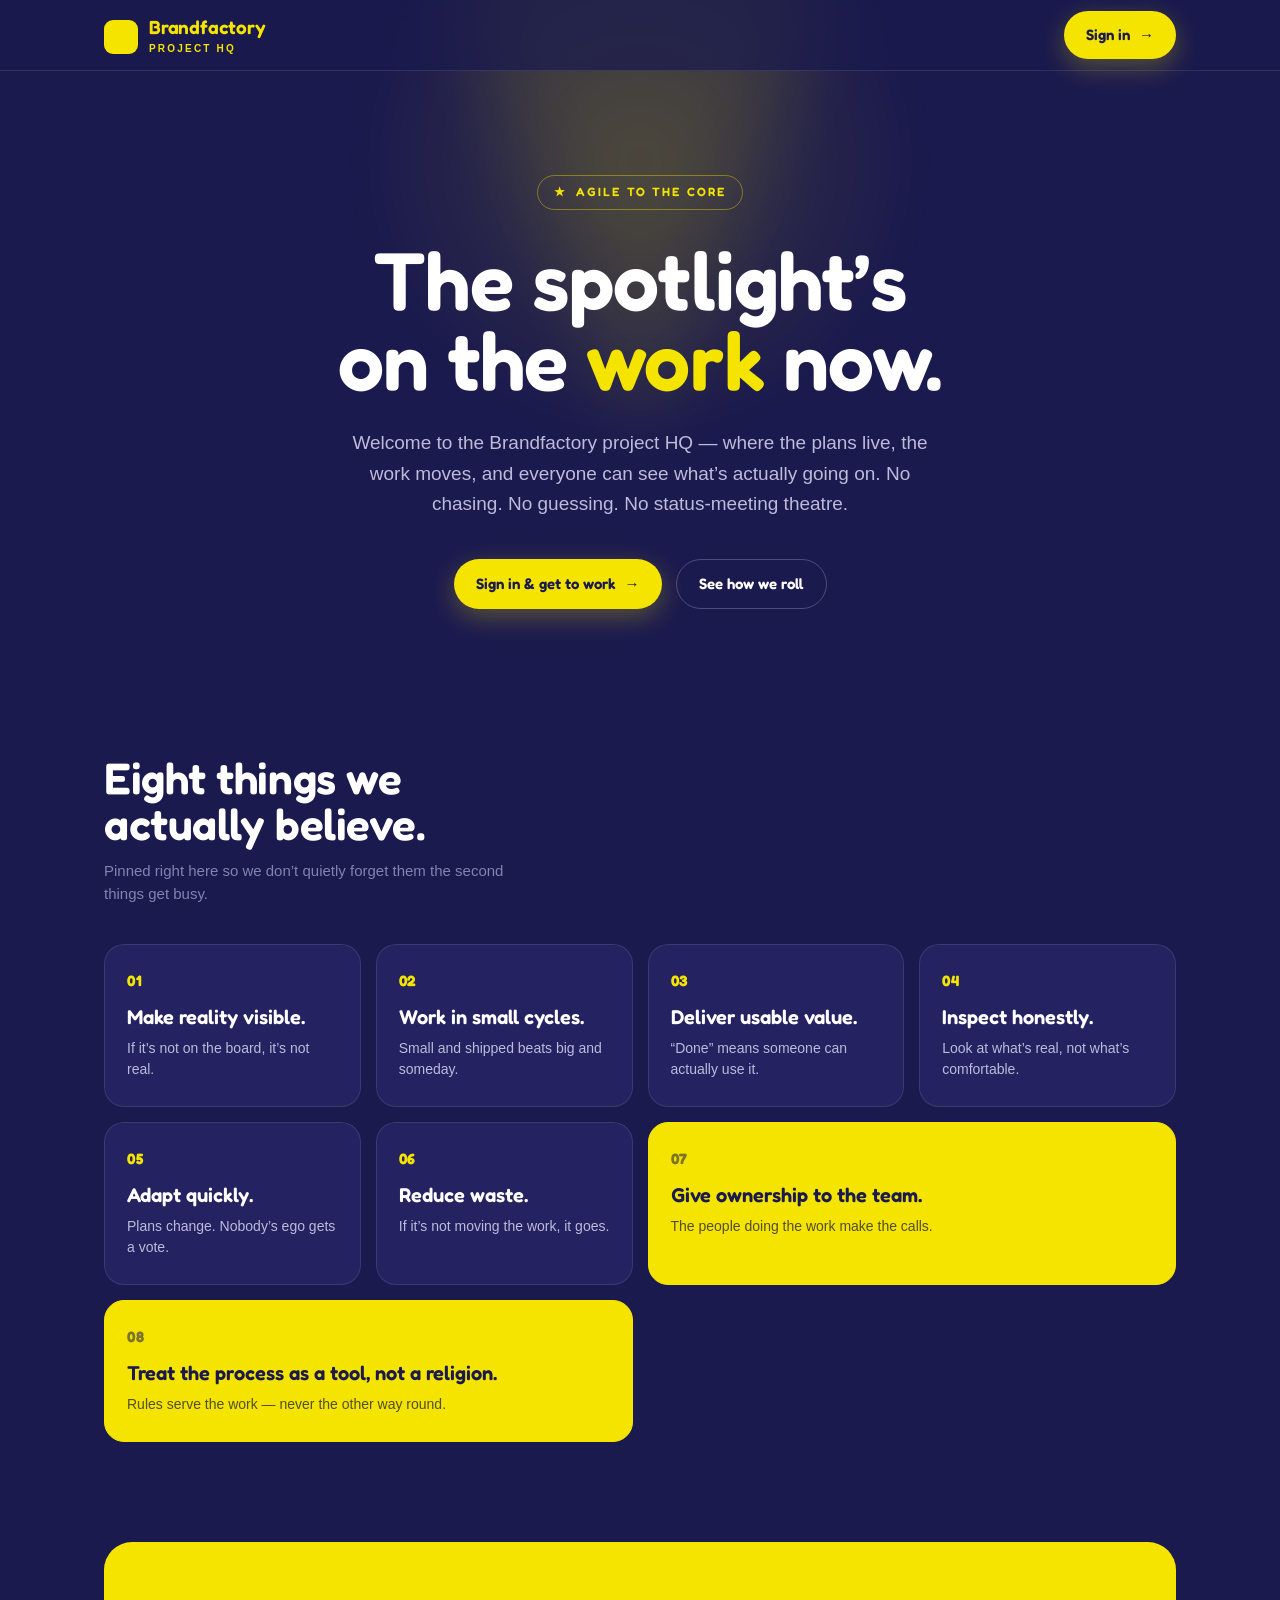
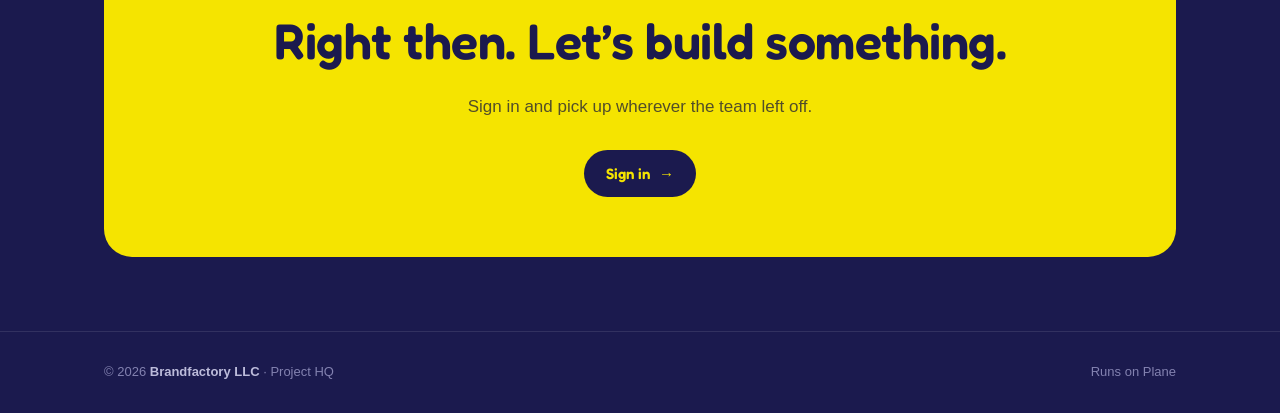
==== deploy/pmo-landing/index.html @ c6963e51 "Track the PMO landing page as deployed The signed-out page at pmo.gobrandfactory.com/, served from /" ====
<!DOCTYPE html>
<html lang="en">
<head>
<meta charset="UTF-8" />
<meta name="viewport" content="width=device-width, initial-scale=1.0" />
<title>Brandfactory — Project HQ</title>
<meta name="description" content="The Brandfactory project HQ. Where the plans live, the work moves, and everyone can see what's actually going on." />
<link rel="icon" href="/favicon/favicon.ico" />
<link rel="preconnect" href="https://fonts.googleapis.com" />
<link rel="preconnect" href="https://fonts.gstatic.com" crossorigin />
<link href="https://fonts.googleapis.com/css2?family=Fredoka:wght@400;500;600;700&display=swap" rel="stylesheet" />
<style>
  :root{
    --navy:#1B1A4E; --navy-2:#141338; --card:#242260;
    --yellow:#F5E400; --yellow-2:#FFE500; --blue:#2AA9E0;
    --paper:#FFFFFF; --muted:#BCBBDA; --faint:#8382B0;
    --line:rgba(255,255,255,.10); --line-2:rgba(255,255,255,.22);
    --display:"Fredoka",-apple-system,BlinkMacSystemFont,"Segoe UI",Roboto,sans-serif;
    --body:-apple-system,BlinkMacSystemFont,"Segoe UI",Roboto,Helvetica,Arial,sans-serif;
  }
  *{box-sizing:border-box;margin:0;padding:0}
  html{scroll-behavior:smooth}
  body{font-family:var(--body);background:var(--navy);color:var(--paper);
    -webkit-font-smoothing:antialiased;line-height:1.55;overflow-x:hidden}
  a{color:inherit;text-decoration:none}
  .wrap{max-width:1120px;margin:0 auto;padding:0 24px}
  h1,h2,h3,.display{font-family:var(--display)}

  /* spotlight background */
  .bg{position:fixed;inset:0;z-index:-1;background:var(--navy);overflow:hidden}
  .bg::before{content:"";position:absolute;top:-380px;left:50%;transform:translateX(-50%);
    width:0;height:0;border-left:340px solid transparent;border-right:340px solid transparent;
    border-top:820px solid rgba(245,228,0,.10);filter:blur(38px)}
  .bg::after{content:"";position:absolute;top:-160px;left:50%;transform:translateX(-50%);
    width:640px;height:640px;border-radius:50%;background:radial-gradient(circle,rgba(245,228,0,.14),transparent 62%);filter:blur(20px)}

  /* nav */
  header{position:sticky;top:0;z-index:20;backdrop-filter:blur(10px);
    background:rgba(27,26,78,.7);border-bottom:1px solid var(--line)}
  nav{display:flex;align-items:center;justify-content:space-between;height:70px}
  .brand{display:flex;align-items:center;gap:11px}
  .mark{width:34px;height:34px;border-radius:9px;background:var(--yellow);display:grid;place-items:center;color:var(--navy)}
  .mark svg{width:22px;height:22px;display:block}
  .brand b{font-family:var(--display);font-weight:600;font-size:19px;letter-spacing:-.01em;line-height:1}
  .brand span{display:block;color:var(--yellow);font-weight:700;font-size:10px;letter-spacing:.22em;margin-top:3px}
  .btn{display:inline-flex;align-items:center;gap:9px;padding:12px 22px;border-radius:999px;font-family:var(--display);
    font-weight:600;font-size:15px;cursor:pointer;transition:transform .14s ease,box-shadow .2s ease,background .2s ease}
  .btn-primary{background:var(--yellow);color:var(--navy);box-shadow:0 8px 26px rgba(245,228,0,.28)}
  .btn-primary:hover{transform:translateY(-2px);box-shadow:0 12px 34px rgba(245,228,0,.45)}
  .btn-ghost{border:1.5px solid var(--line-2);color:var(--paper)}
  .btn-ghost:hover{background:rgba(255,255,255,.07)}
  .btn-dark{background:var(--navy);color:var(--yellow)}
  .btn-dark:hover{transform:translateY(-2px);box-shadow:0 12px 30px rgba(20,19,56,.4)}
  .arrow{transition:transform .14s ease}
  .btn:hover .arrow{transform:translateX(4px)}

  /* hero */
  .hero{padding:104px 0 72px;text-align:center}
  .eyebrow{display:inline-flex;align-items:center;gap:9px;padding:7px 16px;border:1.5px solid rgba(245,228,0,.4);
    border-radius:999px;font-family:var(--display);font-weight:600;font-size:12px;letter-spacing:.18em;color:var(--yellow);margin-bottom:30px}
  .star{color:var(--yellow)}
  h1{font-size:clamp(42px,7vw,82px);line-height:.98;letter-spacing:-.01em;font-weight:600}
  h1 .hl{color:var(--yellow)}
  .sub{max-width:600px;margin:28px auto 0;color:var(--muted);font-size:clamp(16px,2vw,19px);line-height:1.6}
  .cta{display:flex;gap:14px;justify-content:center;flex-wrap:wrap;margin-top:40px}

  /* principles */
  .section{padding:74px 0}
  .section-head h2{font-size:clamp(28px,4.6vw,44px);letter-spacing:-.01em;font-weight:600;line-height:1.05}
  .section-head p{color:var(--faint);font-size:15px;max-width:420px;margin-top:12px}
  .grid{display:grid;grid-template-columns:repeat(4,1fr);gap:15px;margin-top:38px}
  .card{position:relative;background:var(--card);border:1px solid var(--line);border-radius:20px;
    padding:24px 22px 26px;overflow:hidden;transition:transform .22s ease,border-color .22s ease}
  .card:hover{transform:translateY(-4px);border-color:rgba(245,228,0,.5)}
  .num{font-family:var(--display);font-weight:700;font-size:15px;color:var(--yellow);letter-spacing:.04em}
  .card h3{margin-top:14px;font-size:20px;font-weight:600;line-height:1.15}
  .card p{margin-top:9px;color:var(--muted);font-size:14px;line-height:1.5}
  .span-2{grid-column:span 2}
  .card.hot{background:var(--yellow);border-color:var(--yellow)}
  .card.hot .num{color:var(--navy);opacity:.55}
  .card.hot h3{color:var(--navy)}
  .card.hot p{color:rgba(20,19,56,.72)}

  /* closing */
  .close{margin-top:26px;text-align:center;background:var(--yellow);color:var(--navy);border-radius:28px;padding:60px 24px}
  .close h2{font-size:clamp(30px,5vw,50px);font-weight:600;letter-spacing:-.01em;color:var(--navy)}
  .close p{color:rgba(20,19,56,.72);margin:14px auto 30px;max-width:440px;font-size:17px}

  footer{border-top:1px solid var(--line);margin-top:74px;padding:30px 0;color:var(--faint);font-size:13px}
  footer .wrap{display:flex;justify-content:space-between;align-items:center;flex-wrap:wrap;gap:10px}
  footer b{color:var(--muted);font-weight:600}

  @media(max-width:900px){.grid{grid-template-columns:repeat(2,1fr)}}
  @media(max-width:560px){.grid{grid-template-columns:1fr}.span-2{grid-column:span 1}.hero{padding:76px 0 52px}
    nav .btn-ghost{display:none}}
  .reveal{opacity:0;transform:translateY(16px);animation:rise .7s cubic-bezier(.2,.7,.2,1) forwards}
  @keyframes rise{to{opacity:1;transform:none}}
</style>
</head>
<body>
<div class="bg"></div>

<header>
  <div class="wrap">
    <nav>
      <a class="brand" href="/">
        <span class="mark" aria-hidden="true">
          <svg viewBox="0 0 24 24"><path fill="currentColor" d="M12 15.5A3.5 3.5 0 0 1 8.5 12A3.5 3.5 0 0 1 12 8.5a3.5 3.5 0 0 1 3.5 3.5a3.5 3.5 0 0 1-3.5 3.5m7.43-2.53c.04-.32.07-.64.07-.97c0-.33-.03-.66-.07-1l2.11-1.63c.19-.15.24-.42.12-.64l-2-3.46c-.12-.22-.39-.31-.61-.22l-2.49 1c-.52-.39-1.06-.73-1.69-.98l-.37-2.65A.506.506 0 0 0 14 2h-4c-.25 0-.46.18-.5.42l-.37 2.65c-.63.25-1.17.59-1.69.98l-2.49-1c-.22-.09-.49 0-.61.22l-2 3.46c-.13.22-.07.49.12.64L4.57 11c-.04.34-.07.67-.07 1c0 .33.03.65.07.97l-2.11 1.66c-.19.15-.25.42-.12.64l2 3.46c.12.22.39.3.61.22l2.49-1.01c.52.4 1.06.74 1.69.99l.37 2.65c.04.24.25.42.5.42h4c.25 0 .46-.18.5-.42l.37-2.65c.63-.26 1.17-.59 1.69-.99l2.49 1.01c.22.08.49 0 .61-.22l2-3.46c.12-.22.07-.49-.12-.64z"/></svg>
        </span>
        <span style="display:block"><b>Brandfactory</b><span>PROJECT&nbsp;HQ</span></span>
      </a>
      <a class="btn btn-primary" href="/sign-in">Sign in <span class="arrow">&rarr;</span></a>
    </nav>
  </div>
</header>

<main class="wrap">
  <section class="hero">
    <span class="eyebrow reveal"><span class="star">&#9733;</span> AGILE TO THE CORE</span>
    <h1 class="reveal" style="animation-delay:.05s">The spotlight&rsquo;s<br/>on the <span class="hl">work</span> now.</h1>
    <p class="sub reveal" style="animation-delay:.12s">Welcome to the Brandfactory project HQ &mdash; where the plans live, the work moves, and everyone can see what&rsquo;s actually going on. No chasing. No guessing. No status-meeting theatre.</p>
    <div class="cta reveal" style="animation-delay:.18s">
      <a class="btn btn-primary" href="/sign-in">Sign in &amp; get to work <span class="arrow">&rarr;</span></a>
      <a class="btn btn-ghost" href="#how">See how we roll</a>
    </div>
  </section>

  <section class="section" id="how">
    <div class="section-head">
      <h2>Eight things we<br/>actually believe.</h2>
      <p>Pinned right here so we don&rsquo;t quietly forget them the second things get busy.</p>
    </div>
    <div class="grid">
      <div class="card reveal"><div class="num">01</div><h3>Make reality visible.</h3><p>If it&rsquo;s not on the board, it&rsquo;s not real.</p></div>
      <div class="card reveal" style="animation-delay:.04s"><div class="num">02</div><h3>Work in small cycles.</h3><p>Small and shipped beats big and someday.</p></div>
      <div class="card reveal" style="animation-delay:.08s"><div class="num">03</div><h3>Deliver usable value.</h3><p>&ldquo;Done&rdquo; means someone can actually use it.</p></div>
      <div class="card reveal" style="animation-delay:.12s"><div class="num">04</div><h3>Inspect honestly.</h3><p>Look at what&rsquo;s real, not what&rsquo;s comfortable.</p></div>
      <div class="card reveal" style="animation-delay:.16s"><div class="num">05</div><h3>Adapt quickly.</h3><p>Plans change. Nobody&rsquo;s ego gets a vote.</p></div>
      <div class="card reveal" style="animation-delay:.2s"><div class="num">06</div><h3>Reduce waste.</h3><p>If it&rsquo;s not moving the work, it goes.</p></div>
      <div class="card reveal hot span-2" style="animation-delay:.24s"><div class="num">07</div><h3>Give ownership to the team.</h3><p>The people doing the work make the calls.</p></div>
      <div class="card reveal hot span-2" style="animation-delay:.28s"><div class="num">08</div><h3>Treat the process as a tool, not a religion.</h3><p>Rules serve the work &mdash; never the other way round.</p></div>
    </div>
  </section>

  <section class="close reveal">
    <h2>Right then. Let&rsquo;s build something.</h2>
    <p>Sign in and pick up wherever the team left off.</p>
    <a class="btn btn-dark" href="/sign-in">Sign in <span class="arrow">&rarr;</span></a>
  </section>
</main>

<footer>
  <div class="wrap">
    <span>&copy; <span id="yr"></span> <b>Brandfactory LLC</b> &middot; Project HQ</span>
    <span>Runs on Plane</span>
  </div>
</footer>
<script>document.getElementById('yr').textContent=new Date().getFullYear();</script>
</body>
</html>
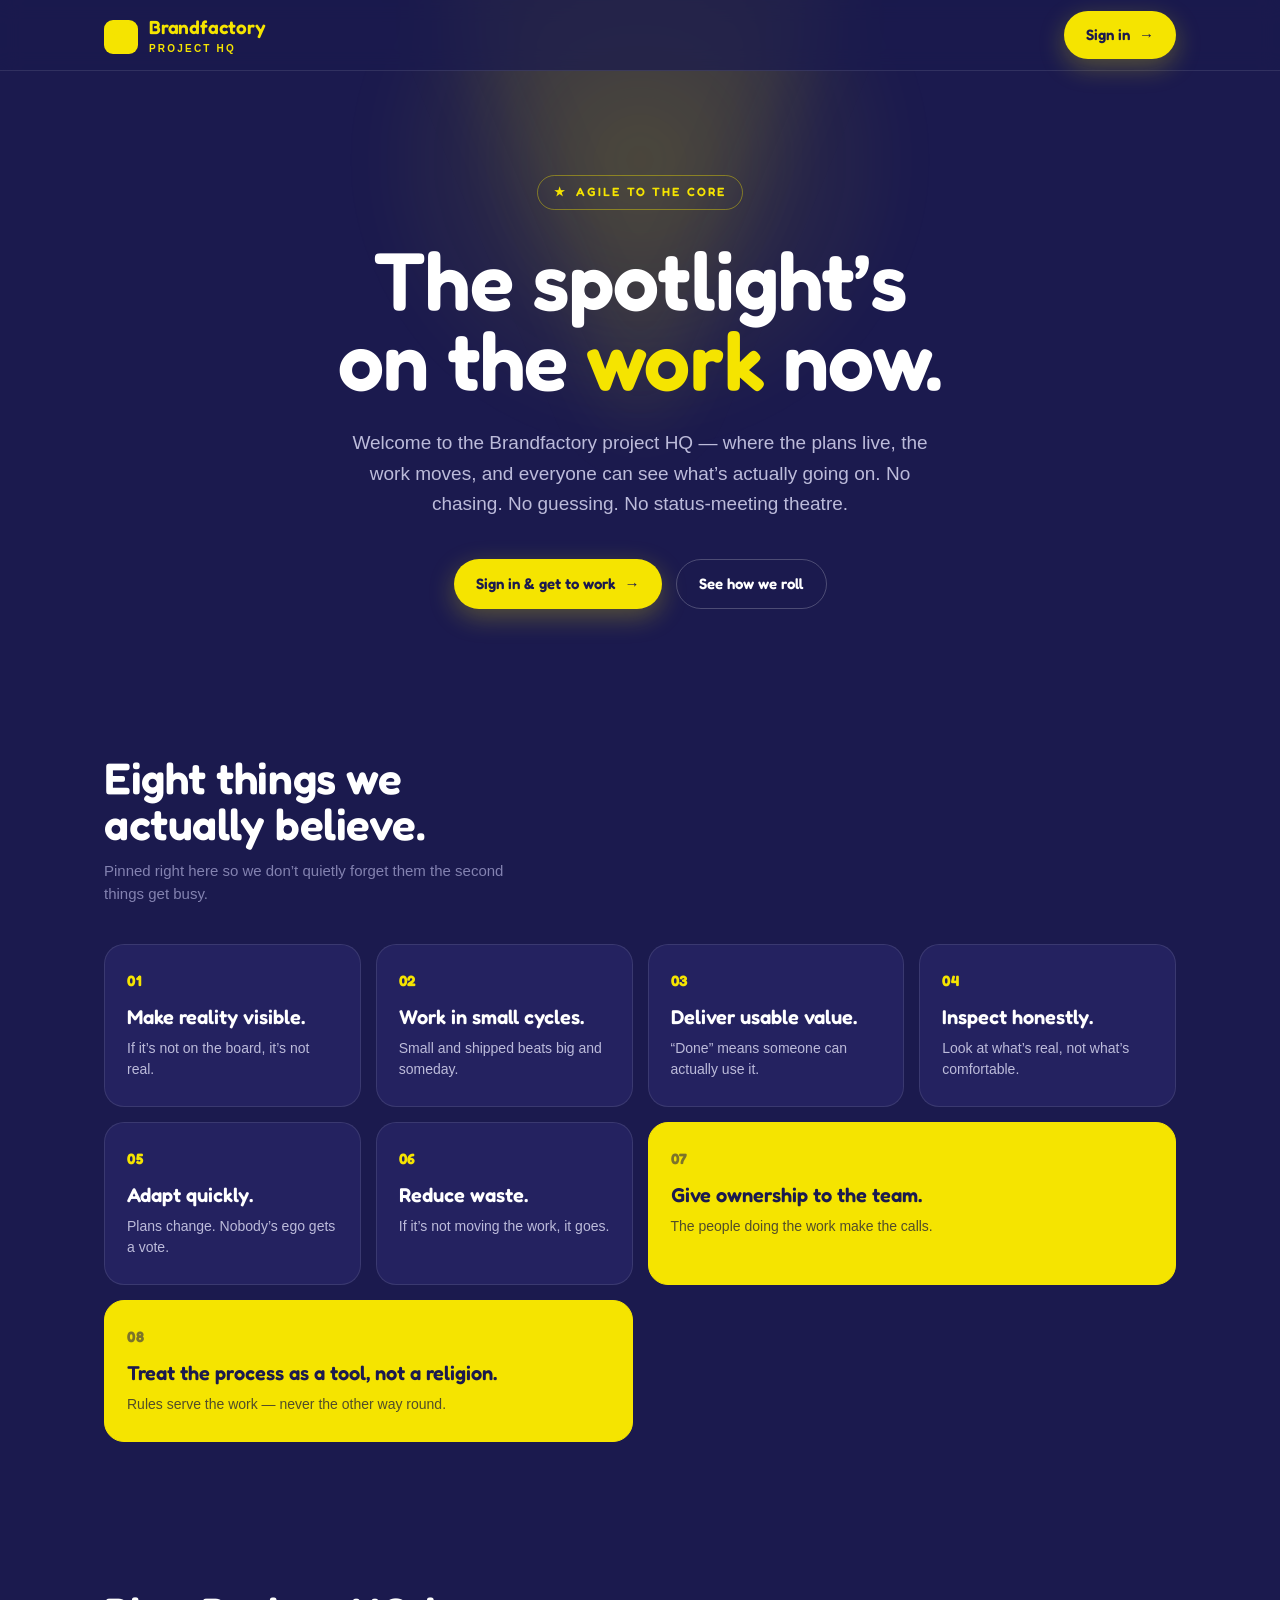
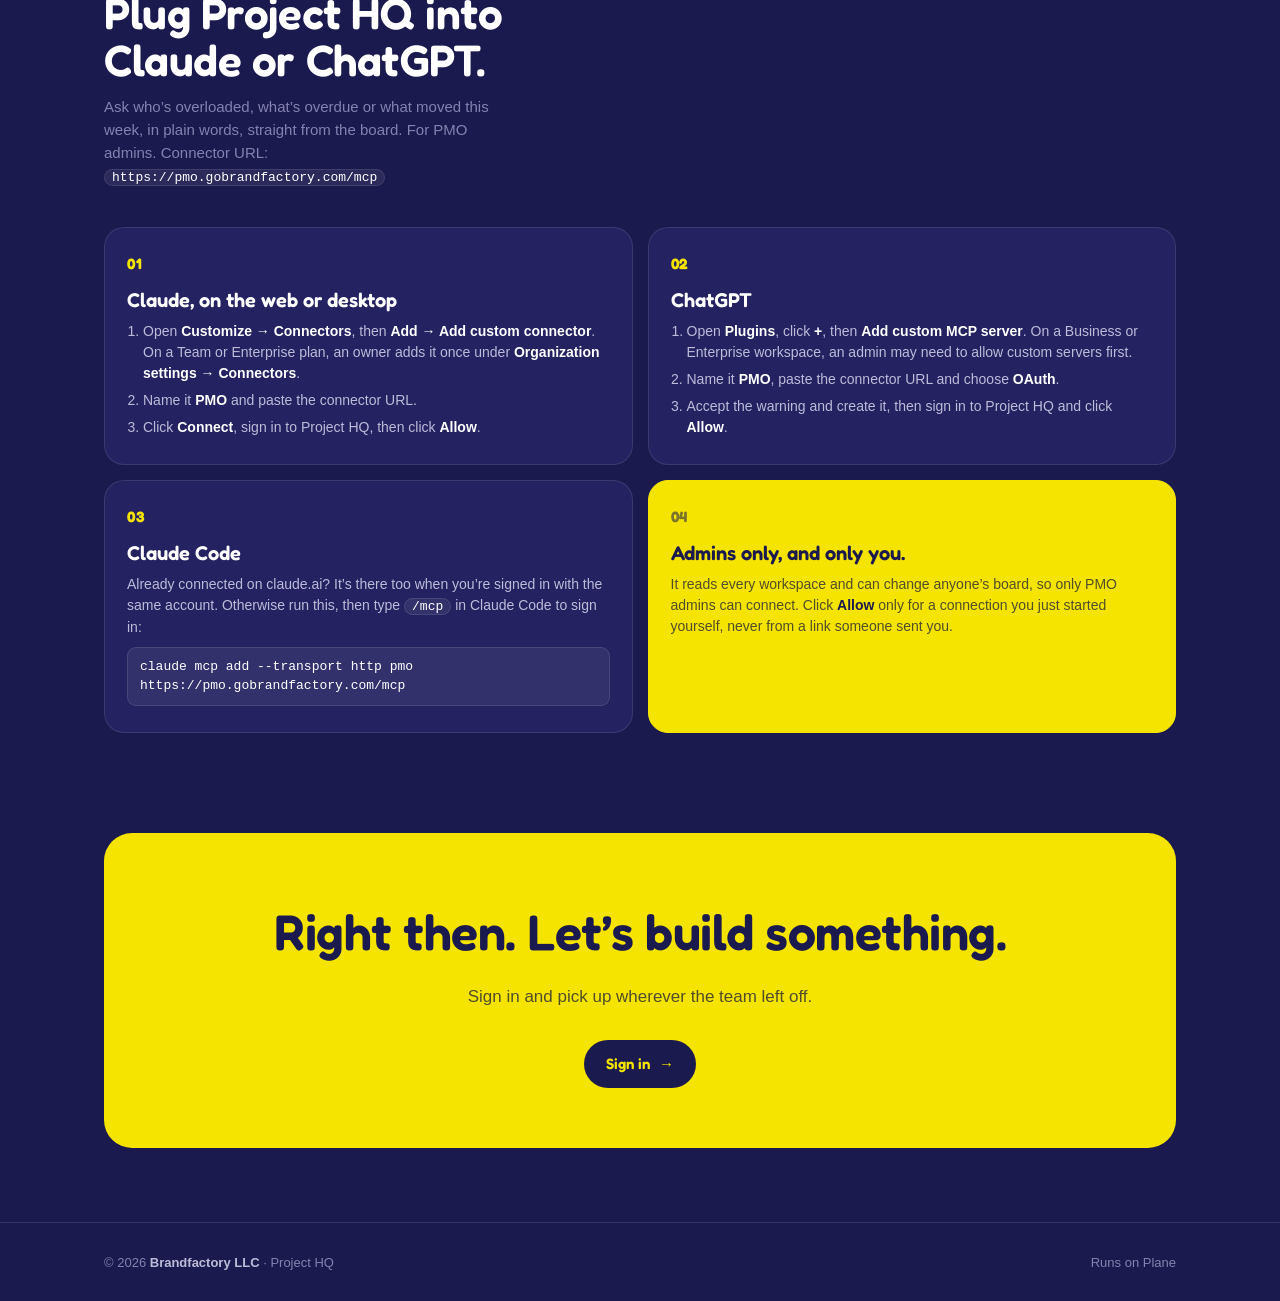
==== commit ba4b42d3: "Show PMO admins how to connect Claude or ChatGPT on the landing page A section between the principle" ====
--- a/deploy/pmo-landing/index.html
+++ b/deploy/pmo-landing/index.html
@@ -81,6 +81,16 @@
   .card.hot h3{color:var(--navy)}
   .card.hot p{color:rgba(20,19,56,.72)}
 
+  /* connect: steps, and the URL and command to copy */
+  .card ol{margin-top:9px;padding-left:16px;color:var(--muted);font-size:14px;line-height:1.5}
+  .card li+li{margin-top:6px}
+  .card b{color:var(--paper);font-weight:600}
+  .card.hot b{color:var(--navy)}
+  #connect code{font-family:ui-monospace,SFMono-Regular,Menlo,Consolas,monospace;font-size:13px;color:var(--paper);
+    background:rgba(255,255,255,.07);border:1px solid var(--line);border-radius:9px;padding:0 7px;
+    overflow-wrap:anywhere}
+  #connect code.cmd{display:block;padding:9px 12px}
+
   /* closing */
   .close{margin-top:26px;text-align:center;background:var(--yellow);color:var(--navy);border-radius:28px;padding:60px 24px}
   .close h2{font-size:clamp(30px,5vw,50px);font-weight:600;letter-spacing:-.01em;color:var(--navy)}
@@ -142,6 +152,36 @@
     </div>
   </section>
 
+  <section class="section" id="connect">
+    <div class="section-head">
+      <h2>Plug Project HQ into<br/>Claude or ChatGPT.</h2>
+      <p>Ask who&rsquo;s overloaded, what&rsquo;s overdue or what moved this week, in plain words, straight from the board. For PMO admins. Connector URL: <code>https://pmo.gobrandfactory.com/mcp</code></p>
+    </div>
+    <div class="grid">
+      <div class="card reveal span-2"><div class="num">01</div><h3>Claude, on the web or desktop</h3>
+        <ol>
+          <li>Open <b>Customize &rarr; Connectors</b>, then <b>Add &rarr; Add custom connector</b>. On a Team or Enterprise plan, an owner adds it once under <b>Organization settings &rarr; Connectors</b>.</li>
+          <li>Name it <b>PMO</b> and paste the connector URL.</li>
+          <li>Click <b>Connect</b>, sign in to Project HQ, then click <b>Allow</b>.</li>
+        </ol>
+      </div>
+      <div class="card reveal span-2" style="animation-delay:.04s"><div class="num">02</div><h3>ChatGPT</h3>
+        <ol>
+          <li>Open <b>Plugins</b>, click <b>+</b>, then <b>Add custom MCP server</b>. On a Business or Enterprise workspace, an admin may need to allow custom servers first.</li>
+          <li>Name it <b>PMO</b>, paste the connector URL and choose <b>OAuth</b>.</li>
+          <li>Accept the warning and create it, then sign in to Project HQ and click <b>Allow</b>.</li>
+        </ol>
+      </div>
+      <div class="card reveal span-2" style="animation-delay:.08s"><div class="num">03</div><h3>Claude Code</h3>
+        <p>Already connected on claude.ai? It&rsquo;s there too when you&rsquo;re signed in with the same account. Otherwise run this, then type <code>/mcp</code> in Claude Code to sign in:</p>
+        <p><code class="cmd">claude mcp add --transport http pmo https://pmo.gobrandfactory.com/mcp</code></p>
+      </div>
+      <div class="card reveal hot span-2" style="animation-delay:.12s"><div class="num">04</div><h3>Admins only, and only you.</h3>
+        <p>It reads every workspace and can change anyone&rsquo;s board, so only PMO admins can connect. Click <b>Allow</b> only for a connection you just started yourself, never from a link someone sent you.</p>
+      </div>
+    </div>
+  </section>
+
   <section class="close reveal">
     <h2>Right then. Let&rsquo;s build something.</h2>
     <p>Sign in and pick up wherever the team left off.</p>
